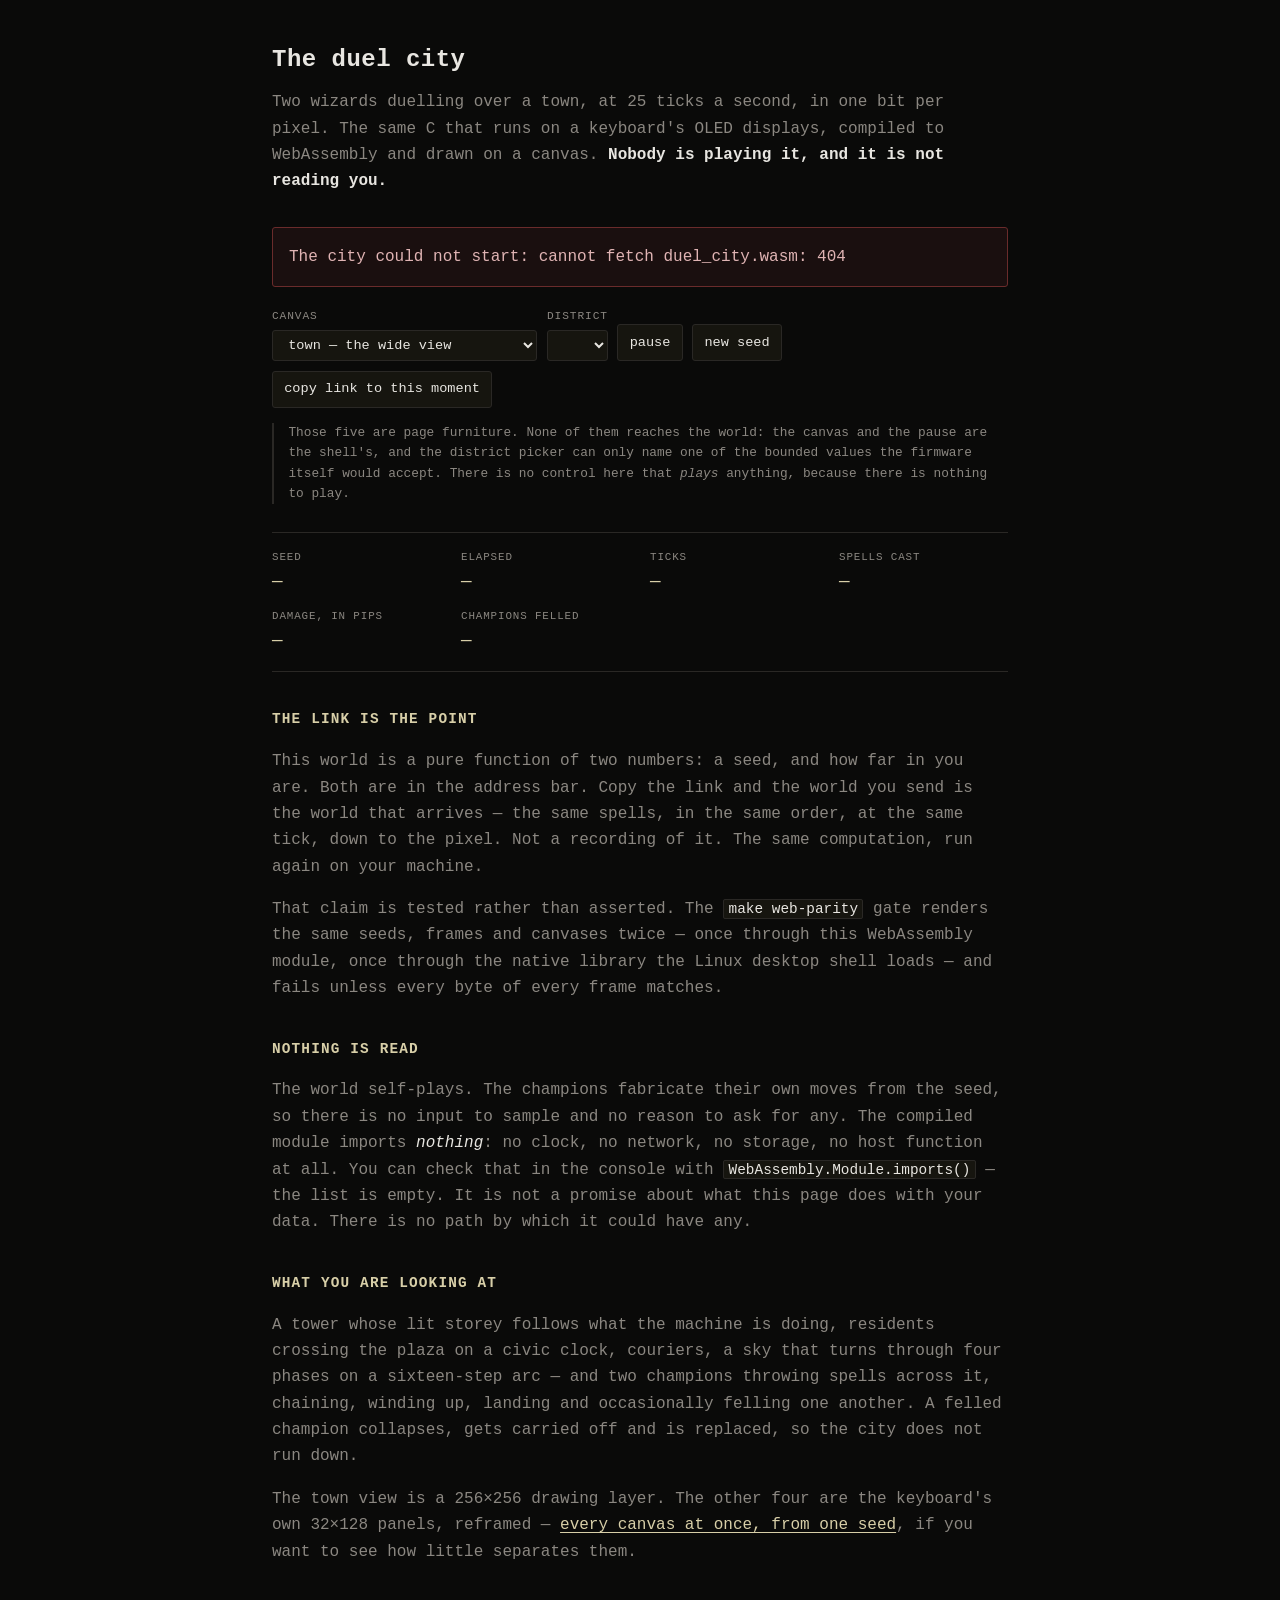
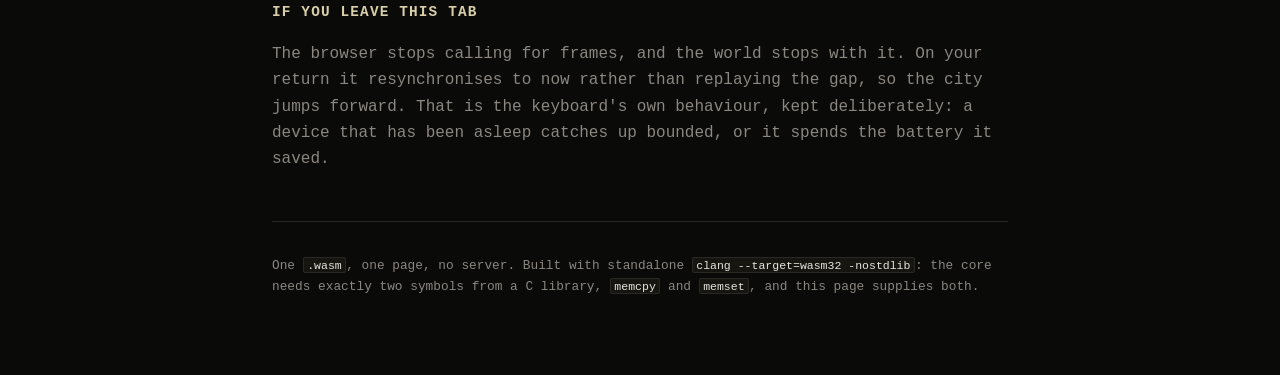
==== web/index.html @ 81e677f3 "feat(web): the city in a browser, and a container to serve it from Two bodies of work in one commit " ====
<!doctype html>
<html lang="en">
<head>
<meta charset="utf-8">
<meta name="viewport" content="width=device-width, initial-scale=1">
<title>The duel city</title>
<meta name="description" content="A deterministic 1-bit city where two wizards duel. It runs the same C as the keyboard's OLEDs, compiled to WebAssembly. Nobody is playing it.">
<link rel="icon" href="favicon.svg" type="image/svg+xml">
<link rel="stylesheet" href="city.css">
</head>
<body>

<main>
  <header>
    <h1>The duel city</h1>
    <p class="standfirst">
      Two wizards duelling over a town, at 25 ticks a second, in one bit per
      pixel. The same C that runs on a keyboard's OLED displays, compiled to
      WebAssembly and drawn on a canvas.
      <strong>Nobody is playing it, and it is not reading you.</strong>
    </p>
  </header>

  <figure class="stage">
    <div class="frame" id="frame">
      <canvas id="city" width="67" height="128"></canvas>
    </div>
    <figcaption id="caption">loading the city&hellip;</figcaption>
  </figure>

  <div class="controls" role="group" aria-label="View controls">
    <label>
      <span>canvas</span>
      <select id="layout">
        <option value="1">city — both towers</option>
        <option value="0">desk — as the keyboard sits</option>
        <option value="2">left — one tower</option>
        <option value="3">right — one tower</option>
        <option value="4" selected>town — the wide view</option>
      </select>
    </label>
    <label>
      <span>district</span>
      <select id="district"></select>
    </label>
    <button id="pause" type="button" aria-pressed="false">pause</button>
    <button id="reseed" type="button">new seed</button>
    <button id="share" type="button">copy link to this moment</button>
  </div>

  <p class="shell-note">
    Those five are page furniture. None of them reaches the world: the canvas
    and the pause are the shell's, and the district picker can only name one of
    the bounded values the firmware itself would accept. There is no control
    here that <em>plays</em> anything, because there is nothing to play.
  </p>

  <dl class="stats" id="stats">
    <div><dt>seed</dt><dd id="stat-seed">—</dd></div>
    <div><dt>elapsed</dt><dd id="stat-time">—</dd></div>
    <div><dt>ticks</dt><dd id="stat-ticks">—</dd></div>
    <div><dt>spells cast</dt><dd id="stat-casts">—</dd></div>
    <div><dt>damage, in pips</dt><dd id="stat-impacts">—</dd></div>
    <div><dt>champions felled</dt><dd id="stat-knockdowns">—</dd></div>
  </dl>

  <section class="prose">
    <h2>The link is the point</h2>
    <p>
      This world is a pure function of two numbers: a seed, and how far in you
      are. Both are in the address bar. Copy the link and the world you send is
      the world that arrives — the same spells, in the same order, at the same
      tick, down to the pixel. Not a recording of it. The same computation,
      run again on your machine.
    </p>
    <p>
      That claim is tested rather than asserted. The
      <code>make web-parity</code> gate renders the same seeds, frames and
      canvases twice — once through this WebAssembly module, once through the
      native library the Linux desktop shell loads — and fails unless every
      byte of every frame matches.
    </p>

    <h2>Nothing is read</h2>
    <p>
      The world self-plays. The champions fabricate their own moves from the
      seed, so there is no input to sample and no reason to ask for any. The
      compiled module imports <em>nothing</em>: no clock, no network, no
      storage, no host function at all. You can check that in the console with
      <code>WebAssembly.Module.imports()</code> — the list is empty. It is not
      a promise about what this page does with your data. There is no path by
      which it could have any.
    </p>

    <h2>What you are looking at</h2>
    <p>
      A tower whose lit storey follows what the machine is doing, residents
      crossing the plaza on a civic clock, couriers, a sky that turns through
      four phases on a sixteen-step arc — and two champions throwing spells
      across it, chaining, winding up, landing and occasionally felling one
      another. A felled champion collapses, gets carried off and is replaced,
      so the city does not run down.
    </p>
    <p>
      The town view is a 256&times;256 drawing layer. The other four are the
      keyboard's own 32&times;128 panels, reframed —
      <a href="canvases.html">every canvas at once, from one seed</a>, if you
      want to see how little separates them.
    </p>

    <h2>If you leave this tab</h2>
    <p>
      The browser stops calling for frames, and the world stops with it. On
      your return it resynchronises to now rather than replaying the gap, so
      the city jumps forward. That is the keyboard's own behaviour, kept
      deliberately: a device that has been asleep catches up bounded, or it
      spends the battery it saved.
    </p>
  </section>

  <footer>
    <p>
      One <code>.wasm</code>, one page, no server. Built with standalone
      <code>clang --target=wasm32 -nostdlib</code>: the core needs exactly two
      symbols from a C library, <code>memcpy</code> and <code>memset</code>,
      and this page supplies both.
    </p>
  </footer>
</main>

<script type="module" src="city-page.js"></script>
</body>
</html>
---- web/city.css ----
/*
 * The page around the city.
 *
 * Two rules carry most of the weight: image-rendering:pixelated, so the canvas
 * is upscaled by whole pixels instead of being smoothed into mush, and a
 * whole-number scale computed from the renderer's own fit rule, so a lit pixel
 * is always exactly N screen pixels square.
 */

:root {
  color-scheme: dark;
  --ink: #e8e6e1;
  --dim: #8b8781;
  --line: #2a2825;
  --ground: #000;
  --accent: #d8cfa8;
}

* { box-sizing: border-box; }

body {
  margin: 0;
  padding: 2.5rem 1.25rem 4rem;
  background: #0a0a09;
  color: var(--ink);
  font: 16px/1.65 ui-monospace, "SF Mono", "Cascadia Mono", Menlo, Consolas, monospace;
}

main { max-width: 46rem; margin: 0 auto; }

h1 {
  margin: 0 0 0.6rem;
  font-size: 1.5rem;
  font-weight: 600;
  letter-spacing: 0.02em;
}

h2 {
  margin: 2.25rem 0 0.5rem;
  font-size: 0.9rem;
  font-weight: 600;
  letter-spacing: 0.08em;
  text-transform: uppercase;
  color: var(--accent);
}

.standfirst { margin: 0 0 2rem; color: var(--dim); }
.standfirst strong { color: var(--ink); font-weight: 600; }

/* The stage. The frame paints the renderer's own backdrop grey, which differs
 * per canvas -- the desk layout sits on desk grey because the desk continues
 * past the panels, and everything else sits on unlit ground. */
.stage { margin: 0 0 1.25rem; }

.frame {
  display: flex;
  align-items: center;
  justify-content: center;
  padding: 1.5rem;
  min-height: 20rem;
  background: var(--ground);
  border: 1px solid var(--line);
  border-radius: 3px;
}

canvas {
  display: block;
  image-rendering: pixelated;
  image-rendering: crisp-edges;
}

figcaption {
  margin-top: 0.6rem;
  font-size: 0.8rem;
  color: var(--dim);
}

.controls {
  display: flex;
  flex-wrap: wrap;
  gap: 0.6rem;
  align-items: end;
  margin-bottom: 0.9rem;
}

.controls label { display: flex; flex-direction: column; gap: 0.25rem; }

.controls span {
  font-size: 0.7rem;
  letter-spacing: 0.08em;
  text-transform: uppercase;
  color: var(--dim);
}

select, button {
  font: inherit;
  font-size: 0.85rem;
  padding: 0.4rem 0.7rem;
  color: var(--ink);
  background: #16150f;
  border: 1px solid var(--line);
  border-radius: 3px;
  cursor: pointer;
}

select:hover, button:hover { border-color: #4a463c; }
select:focus-visible, button:focus-visible { outline: 2px solid var(--accent); outline-offset: 1px; }
button[aria-pressed="true"] { color: var(--accent); border-color: var(--accent); }

.shell-note {
  margin: 0 0 1.75rem;
  font-size: 0.8rem;
  line-height: 1.6;
  color: var(--dim);
  border-left: 2px solid var(--line);
  padding-left: 0.9rem;
}

.stats {
  display: grid;
  grid-template-columns: repeat(auto-fit, minmax(9rem, 1fr));
  gap: 0.75rem 1.25rem;
  margin: 0;
  padding: 1rem 0;
  border-top: 1px solid var(--line);
  border-bottom: 1px solid var(--line);
}

.stats div { display: flex; flex-direction: column; }

.stats dt {
  font-size: 0.68rem;
  letter-spacing: 0.08em;
  text-transform: uppercase;
  color: var(--dim);
}

.stats dd {
  margin: 0;
  font-size: 1.1rem;
  font-variant-numeric: tabular-nums;
  color: var(--accent);
}

.prose p { color: var(--dim); }
.prose strong, .prose em { color: var(--ink); }

code {
  padding: 0.05em 0.3em;
  font-size: 0.9em;
  background: #16150f;
  border: 1px solid var(--line);
  border-radius: 2px;
  color: var(--ink);
}

a { color: var(--accent); text-underline-offset: 3px; }

footer {
  margin-top: 3rem;
  padding-top: 1.25rem;
  border-top: 1px solid var(--line);
  font-size: 0.8rem;
  color: var(--dim);
}

.error {
  padding: 1rem;
  border: 1px solid #6a2b2b;
  border-radius: 3px;
  background: #1a0f0f;
  color: #e0b4b4;
}

@media (prefers-reduced-motion: reduce) {
  /* Nothing here animates in CSS; the city is the motion, and the page offers
   * a pause for exactly this reason. */
}
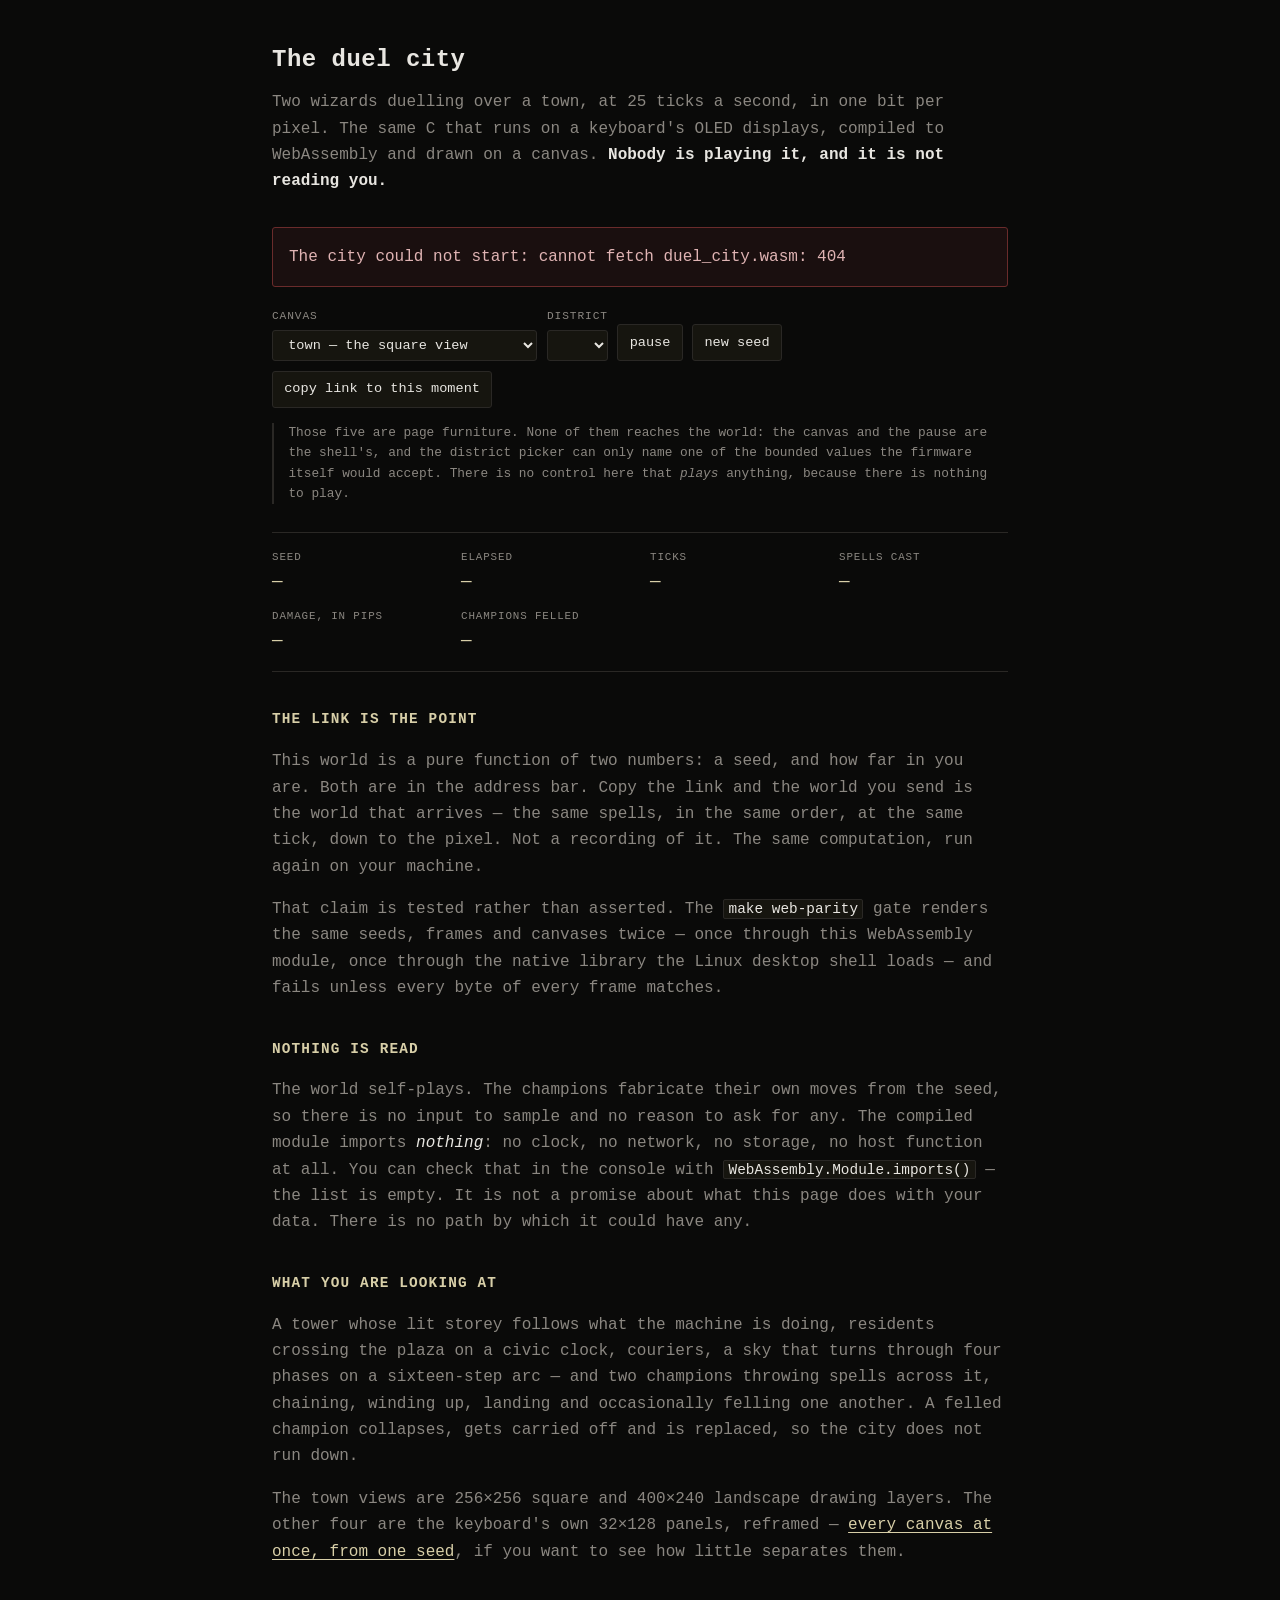
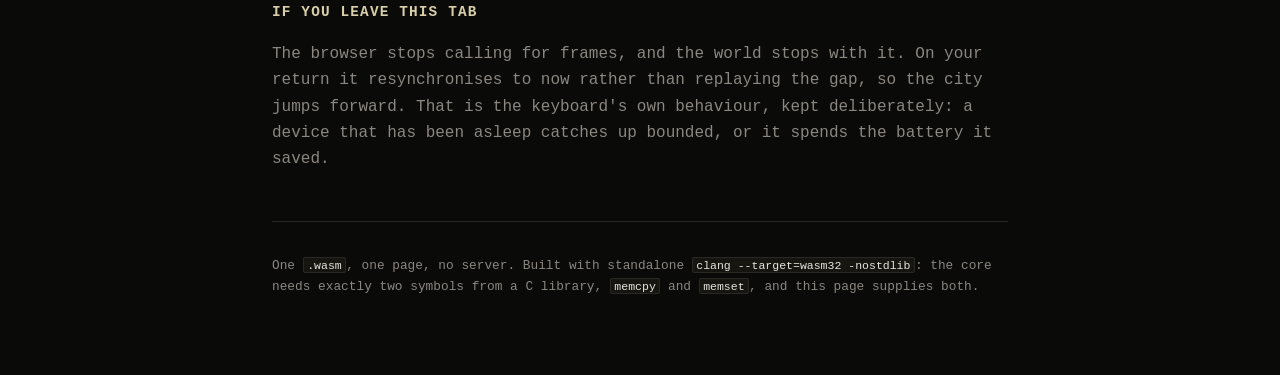
==== commit f067c734: "feat(apple): ship the iOS shell with a real landscape city" ====
--- a/web/index.html
+++ b/web/index.html
@@ -36,7 +36,8 @@
         <option value="0">desk — as the keyboard sits</option>
         <option value="2">left — one tower</option>
         <option value="3">right — one tower</option>
-        <option value="4" selected>town — the wide view</option>
+        <option value="4" selected>town — the square view</option>
+        <option value="5">landscape — the wide view</option>
       </select>
     </label>
     <label>
@@ -102,8 +103,8 @@
       so the city does not run down.
     </p>
     <p>
-      The town view is a 256&times;256 drawing layer. The other four are the
-      keyboard's own 32&times;128 panels, reframed —
+      The town views are 256&times;256 square and 400&times;240 landscape drawing
+      layers. The other four are the keyboard's own 32&times;128 panels, reframed —
       <a href="canvases.html">every canvas at once, from one seed</a>, if you
       want to see how little separates them.
     </p>
